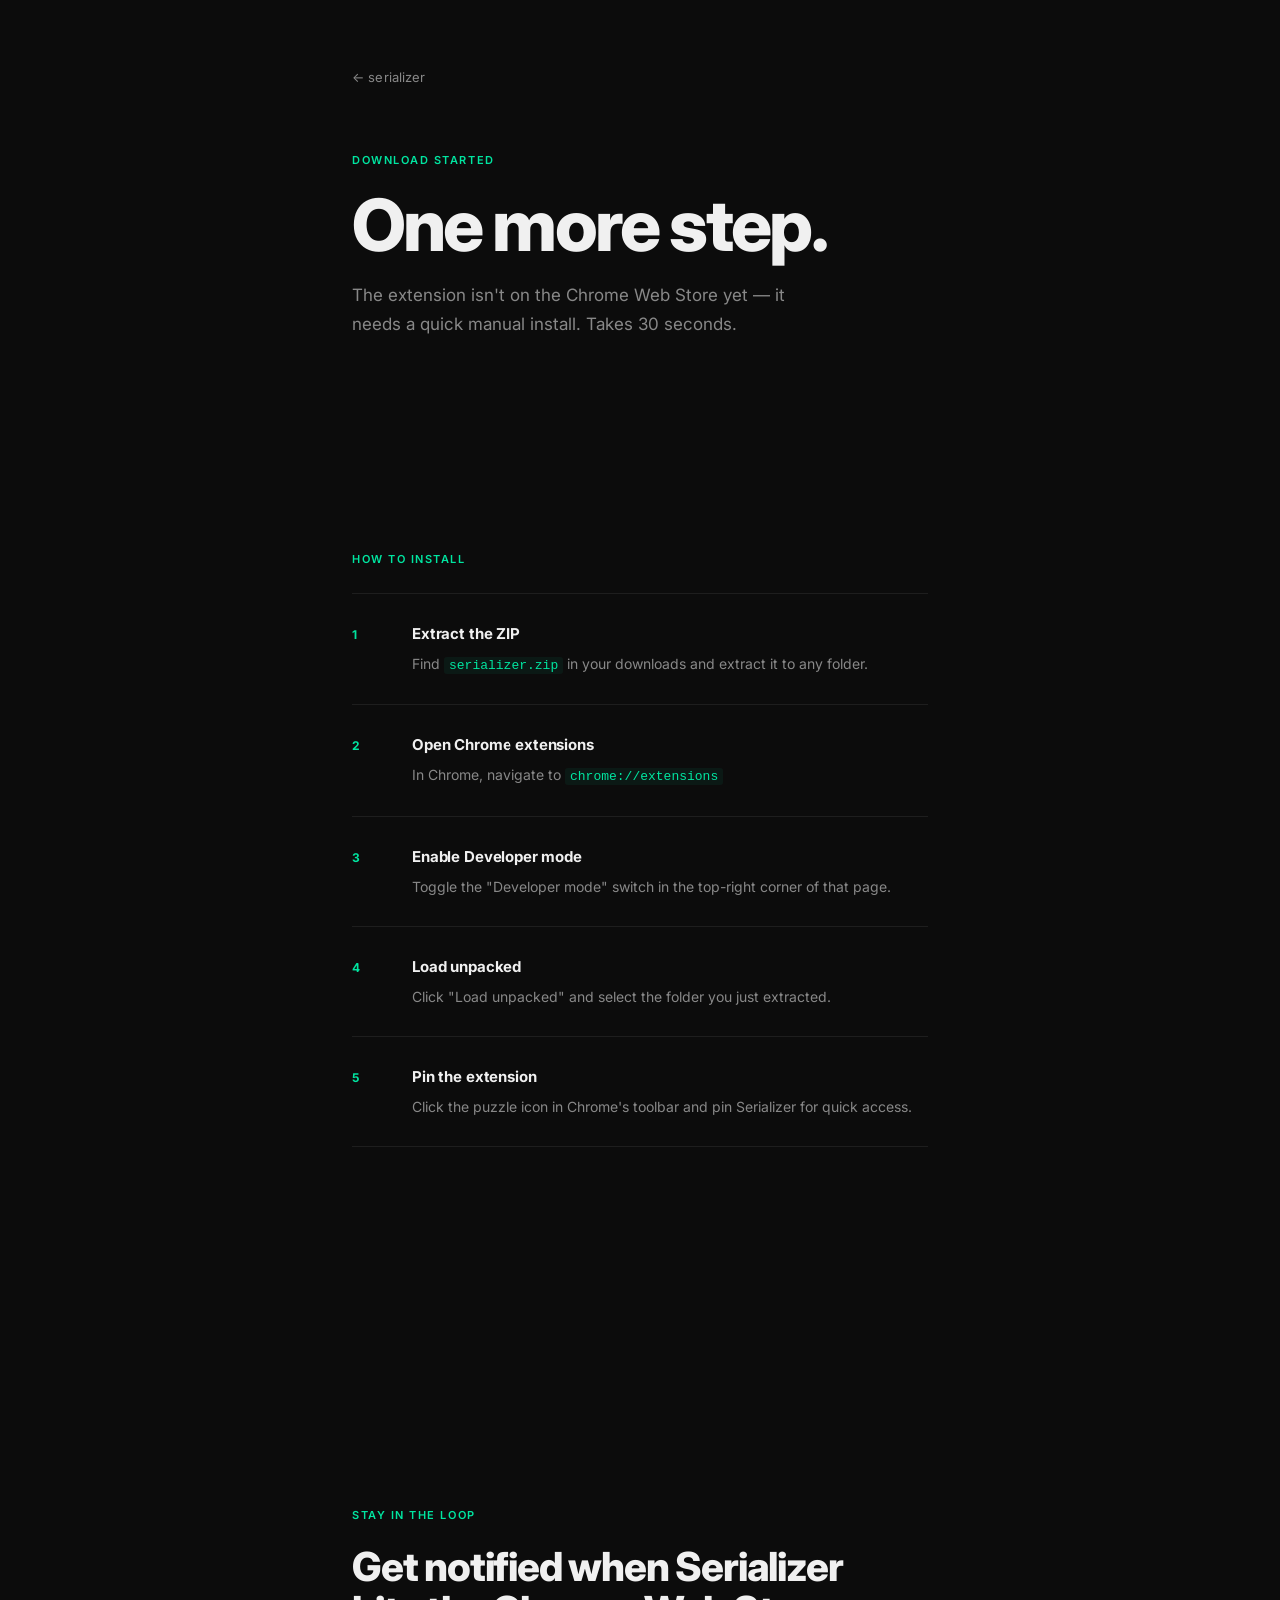
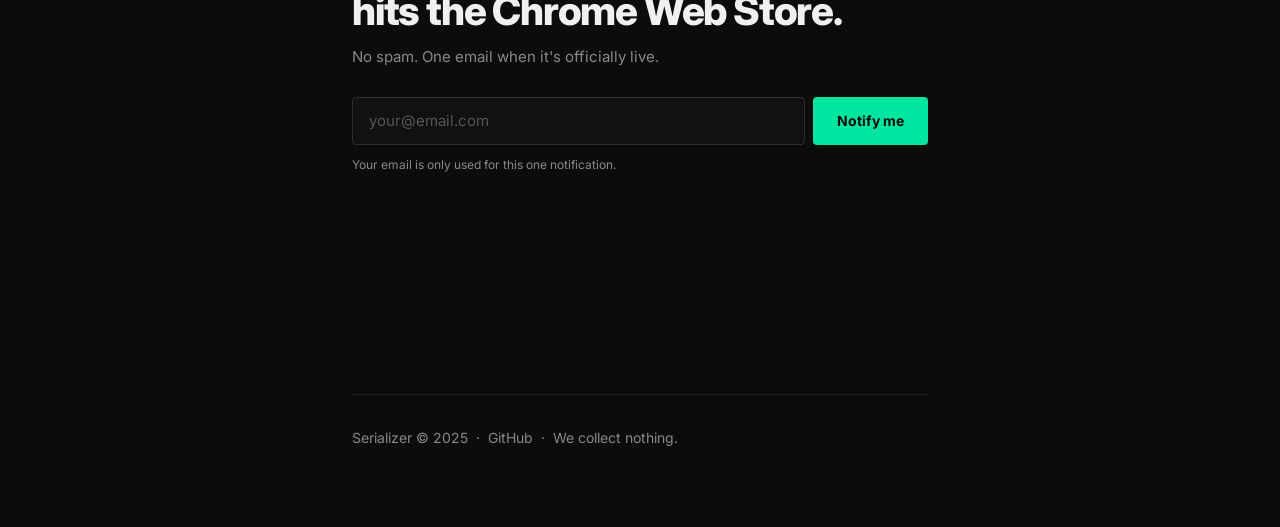
==== install.html @ 10f823e0 "Initial release — landing page + extension zip" ====
<!DOCTYPE html>
<html lang="en">
<head>
  <meta charset="UTF-8">
  <meta name="viewport" content="width=device-width, initial-scale=1.0">
  <title>Install Serializer</title>
  <link rel="preconnect" href="https://fonts.googleapis.com">
  <link rel="preconnect" href="https://fonts.gstatic.com" crossorigin>
  <link href="https://fonts.googleapis.com/css2?family=Inter:wght@400;500;600;700;800&display=swap" rel="stylesheet">
  <link rel="stylesheet" href="style.css">
  <link rel="stylesheet" href="install.css">
</head>
<body>

  <div class="inst-wrap">

    <!-- Back link -->
    <a href="index.html" class="inst-back">← serializer</a>

    <!-- Header -->
    <header class="inst-header">
      <p class="label">Download started</p>
      <h1 class="inst-title">One more step.</h1>
      <p class="inst-sub">The extension isn't on the Chrome Web Store yet — it needs a quick manual install. Takes 30 seconds.</p>
    </header>

    <!-- Install steps -->
    <section class="inst-steps">
      <p class="label">How to install</p>
      <ol class="inst-list">
        <li class="inst-step">
          <span class="inst-num">1</span>
          <div class="inst-step-body">
            <strong>Extract the ZIP</strong>
            <p>Find <code>serializer.zip</code> in your downloads and extract it to any folder.</p>
          </div>
        </li>
        <li class="inst-step">
          <span class="inst-num">2</span>
          <div class="inst-step-body">
            <strong>Open Chrome extensions</strong>
            <p>In Chrome, navigate to <code>chrome://extensions</code></p>
          </div>
        </li>
        <li class="inst-step">
          <span class="inst-num">3</span>
          <div class="inst-step-body">
            <strong>Enable Developer mode</strong>
            <p>Toggle the "Developer mode" switch in the top-right corner of that page.</p>
          </div>
        </li>
        <li class="inst-step">
          <span class="inst-num">4</span>
          <div class="inst-step-body">
            <strong>Load unpacked</strong>
            <p>Click "Load unpacked" and select the folder you just extracted.</p>
          </div>
        </li>
        <li class="inst-step">
          <span class="inst-num">5</span>
          <div class="inst-step-body">
            <strong>Pin the extension</strong>
            <p>Click the puzzle icon in Chrome's toolbar and pin Serializer for quick access.</p>
          </div>
        </li>
      </ol>
    </section>

    <!-- Email capture -->
    <!--
      EMAIL SETUP — Formspree (free, zero backend)
      1. Go to https://formspree.io and sign up (free)
      2. Create a new form — it gives you an ID like "xpwzgvnl"
      3. Replace YOUR_FORM_ID below with that ID
      4. Formspree emails you at your signup address every time someone submits
      No server, no database, no code to deploy.
    -->
    <section class="inst-email">
      <p class="label">Stay in the loop</p>
      <h2 class="inst-email-title">Get notified when Serializer<br>hits the Chrome Web Store.</h2>
      <p class="inst-email-sub">No spam. One email when it's officially live.</p>

      <form
        id="notify-form"
        action="https://formspree.io/f/YOUR_FORM_ID"
        method="POST"
        class="notify-form"
      >
        <!-- Hidden fields give you context in the notification email -->
        <input type="hidden" name="_subject" value="New Serializer install">
        <input type="hidden" name="source" value="install page">

        <div class="notify-row">
          <input
            type="email"
            name="email"
            placeholder="your@email.com"
            required
            autocomplete="email"
            class="notify-input"
          >
          <button type="submit" class="notify-btn">Notify me</button>
        </div>
        <p class="notify-privacy">Your email is only used for this one notification.</p>
      </form>

      <div class="notify-success" id="notify-success">
        You're on the list.
      </div>
    </section>

    <!-- Footer -->
    <footer class="inst-footer">
      <p>Serializer © 2025&nbsp;&nbsp;·&nbsp;&nbsp;<a href="#">GitHub</a>&nbsp;&nbsp;·&nbsp;&nbsp;We collect nothing.</p>
    </footer>

  </div>

  <script>
    const form = document.getElementById('notify-form');
    const success = document.getElementById('notify-success');

    form.addEventListener('submit', async (e) => {
      e.preventDefault();
      const btn = form.querySelector('.notify-btn');
      btn.textContent = 'Sending…';
      btn.disabled = true;

      try {
        const res = await fetch(form.action, {
          method: 'POST',
          body: new FormData(form),
          headers: { Accept: 'application/json' },
        });

        if (res.ok) {
          form.style.display = 'none';
          success.style.display = 'block';
        } else {
          btn.textContent = 'Try again';
          btn.disabled = false;
        }
      } catch {
        btn.textContent = 'Try again';
        btn.disabled = false;
      }
    });
  </script>

</body>
</html>
---- style.css ----
/* ─────────────────────────────────────────
   Reset & Variables
───────────────────────────────────────── */
*, *::before, *::after {
  box-sizing: border-box;
  margin: 0;
  padding: 0;
}

:root {
  --bg:          #0c0c0c;
  --bg-subtle:   #161616;
  --border:      #1e1e1e;
  --text:        #f0f0f0;
  --text-muted:  #888888;
  --accent:      #00e5a0;
  --accent-dark: #00b37d;
  --btn-text:    #0c0c0c;
}

html {
  scroll-behavior: smooth;
}

body {
  background-color: var(--bg);
  color: var(--text);
  font-family: 'Inter', system-ui, -apple-system, BlinkMacSystemFont, sans-serif;
  font-size: 16px;
  line-height: 1.6;
  -webkit-font-smoothing: antialiased;
  -moz-osx-font-smoothing: grayscale;
}

/* ─────────────────────────────────────────
   Layout
───────────────────────────────────────── */
.container {
  width: 100%;
  max-width: 1100px;
  margin: 0 auto;
  padding: 0 32px;
}

.container--narrow {
  max-width: 640px;
}

.container--center {
  text-align: center;
}

section {
  padding: 140px 0;
}

/* ─────────────────────────────────────────
   Typography
───────────────────────────────────────── */
h1, h2, h3, h4, h5 {
  font-weight: 800;
  letter-spacing: -0.03em;
  line-height: 1.05;
  color: var(--text);
}

/* ─────────────────────────────────────────
   Label / Tag
───────────────────────────────────────── */
.label {
  display: block;
  font-size: 11px;
  font-weight: 600;
  letter-spacing: 0.14em;
  text-transform: uppercase;
  color: var(--accent);
  margin-bottom: 28px;
}

/* ─────────────────────────────────────────
   Button
───────────────────────────────────────── */
.btn-primary {
  display: inline-block;
  background-color: var(--accent);
  color: var(--btn-text);
  font-family: inherit;
  font-size: 15px;
  font-weight: 700;
  letter-spacing: -0.01em;
  text-decoration: none;
  padding: 17px 40px;
  border-radius: 4px;
  margin-top: 40px;
  transition: background-color 0.2s ease, transform 0.15s ease;
}

.btn-primary:hover {
  background-color: var(--accent-dark);
  transform: translateY(-2px);
}

.btn-primary:active {
  transform: translateY(0);
}

.trust-line {
  display: block;
  font-size: 13px;
  color: var(--text-muted);
  margin-top: 18px;
}

/* ─────────────────────────────────────────
   HERO
───────────────────────────────────────── */
.hero {
  min-height: 100vh;
  display: flex;
  align-items: center;
  padding: 100px 0;
}

.hero-headline {
  font-size: clamp(52px, 8.5vw, 100px);
  font-weight: 800;
  letter-spacing: -0.04em;
  line-height: 0.98;
  color: var(--text);
  margin-bottom: 32px;
}

.hero-sub {
  font-size: 20px;
  color: var(--text-muted);
  line-height: 1.65;
  max-width: 440px;
}

/* Hero entry animations */
.hero-label,
.hero-animate {
  opacity: 0;
  transform: translateY(24px);
  animation: fadeUp 0.6s ease-out forwards;
}

.hero-label      { animation-delay: 0.05s; }
.hero-headline   { animation-delay: 0.18s; }
.hero-sub        { animation-delay: 0.32s; }
.hero .btn-primary { animation-delay: 0.44s; }
.hero .trust-line  { animation-delay: 0.54s; }

@keyframes fadeUp {
  to {
    opacity: 1;
    transform: translateY(0);
  }
}

/* ─────────────────────────────────────────
   THE PROBLEM
───────────────────────────────────────── */
.problem h2 {
  font-size: clamp(40px, 5.5vw, 64px);
  margin-bottom: 48px;
}

.problem-body {
  display: flex;
  flex-direction: column;
  gap: 24px;
}

.problem-body p {
  font-size: 18px;
  color: var(--text-muted);
  line-height: 1.9;
}

.divider {
  border: none;
  border-top: 1px solid var(--border);
  margin: 64px 0;
}

.problem-resolution {
  font-size: 22px;
  font-weight: 600;
  letter-spacing: -0.02em;
  color: var(--text);
}

/* ─────────────────────────────────────────
   HOW IT WORKS
───────────────────────────────────────── */
.steps {
  margin-top: 64px;
  border-top: 1px solid var(--border);
}

.step {
  display: grid;
  grid-template-columns: 80px 1fr;
  gap: 48px;
  align-items: flex-start;
  padding: 52px 0;
  border-bottom: 1px solid var(--border);
}

.step-num {
  font-size: 12px;
  font-weight: 700;
  color: var(--accent);
  letter-spacing: 0.1em;
  padding-top: 6px;
}

.step-content h3 {
  font-size: 32px;
  font-weight: 800;
  letter-spacing: -0.025em;
  margin-bottom: 14px;
}

.step-content p {
  font-size: 17px;
  color: var(--text-muted);
  line-height: 1.7;
  max-width: 560px;
}

/* ─────────────────────────────────────────
   PRODUCT DEMO
───────────────────────────────────────── */
.demo {
  padding-bottom: 80px;
}

.demo-caption {
  font-size: 18px;
  color: var(--text-muted);
  margin-top: -12px;
  margin-bottom: 48px;
}

/* Phase indicators */
.demo-phases {
  display: flex;
  align-items: center;
  gap: 0;
  margin-bottom: 36px;
}

.demo-phase-item {
  display: flex;
  align-items: center;
  gap: 8px;
  opacity: 0.3;
  transition: opacity 0.4s ease;
}

.demo-phase-item.is-active {
  opacity: 1;
}

.dpi-num {
  font-size: 11px;
  font-weight: 700;
  letter-spacing: 0.08em;
  color: var(--accent);
}

.dpi-label {
  font-size: 13px;
  font-weight: 600;
  color: var(--text);
  letter-spacing: 0.02em;
}

.demo-phase-sep {
  width: 40px;
  height: 1px;
  background-color: var(--border);
  margin: 0 16px;
}

/* The window */
.demo-window {
  border: 1px solid #242424;
  border-radius: 8px;
  overflow: hidden;
  background-color: #111111;
  max-width: 860px;
  margin-left: auto;
  margin-right: auto;
}

/* Browser bar */
.demo-bar {
  display: flex;
  align-items: center;
  gap: 12px;
  padding: 0 16px;
  height: 44px;
  background-color: #181818;
  border-bottom: 1px solid #222222;
}

.demo-traffic {
  display: flex;
  gap: 6px;
  flex-shrink: 0;
}

.demo-dot {
  width: 12px;
  height: 12px;
  border-radius: 50%;
}

.demo-dot-r { background-color: #ff5f57; }
.demo-dot-y { background-color: #febc2e; }
.demo-dot-g { background-color: #28c840; }

.demo-url-bar {
  flex: 1;
  font-size: 12px;
  color: var(--text-muted);
  background-color: #111111;
  border: 1px solid #242424;
  border-radius: 4px;
  padding: 5px 12px;
  letter-spacing: 0.01em;
  overflow: hidden;
  white-space: nowrap;
  text-overflow: ellipsis;
}

.demo-rec-badge {
  font-size: 10px;
  font-weight: 700;
  letter-spacing: 0.06em;
  color: #ff5f57;
  opacity: 0;
  transition: opacity 0.3s ease;
  flex-shrink: 0;
  white-space: nowrap;
}

.demo-rec-badge.is-visible {
  opacity: 1;
}

/* Body layout */
.demo-body {
  display: flex;
  min-height: 340px;
}

/* Form area */
.demo-form-area {
  flex: 1;
  padding: 32px 40px;
  border-right: 1px solid #1e1e1e;
}

.demo-form-heading {
  font-size: 13px;
  font-weight: 700;
  color: var(--text-muted);
  letter-spacing: 0.06em;
  text-transform: uppercase;
  margin-bottom: 24px;
}

.demo-fields {
  display: flex;
  flex-direction: column;
  gap: 14px;
}

.demo-field {
  display: grid;
  grid-template-columns: 120px 1fr;
  align-items: center;
  gap: 12px;
}

.demo-field-lbl {
  font-size: 12px;
  color: var(--text-muted);
  text-align: right;
  flex-shrink: 0;
}

.demo-field-val {
  height: 34px;
  border: 1px solid #242424;
  border-radius: 3px;
  background-color: #0d0d0d;
  padding: 0 10px;
  display: flex;
  align-items: center;
  font-size: 13px;
  color: var(--text);
  transition: border-color 0.2s ease, background-color 0.3s ease;
  min-width: 0;
  position: relative;
}

.demo-field-val--tall {
  height: 52px;
  align-items: flex-start;
  padding-top: 9px;
}

/* Cursor blink on active field */
.demo-field.is-active .demo-field-val::after {
  content: '';
  display: inline-block;
  width: 1.5px;
  height: 14px;
  background-color: var(--accent);
  margin-left: 1px;
  animation: cursor-blink 0.9s step-end infinite;
  vertical-align: middle;
  flex-shrink: 0;
}

@keyframes cursor-blink {
  0%, 100% { opacity: 1; }
  50% { opacity: 0; }
}

/* Field states */
.demo-field.is-active .demo-field-val {
  border-color: var(--accent);
  background-color: rgba(0, 229, 160, 0.04);
}

.demo-field.is-filled .demo-field-val {
  border-color: #2a2a2a;
}

.demo-field.is-highlighted .demo-field-val {
  border-color: rgba(255, 214, 0, 0.35);
  background-color: rgba(255, 214, 0, 0.07);
  transition: border-color 0.15s ease, background-color 0.15s ease;
}

/* Step number badge on filled fields (recording phase) */
.demo-field.is-filled .demo-field-lbl::before {
  content: attr(data-step);
  display: inline-block;
  font-size: 9px;
  font-weight: 700;
  color: var(--accent);
  margin-right: 4px;
  letter-spacing: 0.05em;
}

/* Serializer side panel */
.demo-panel {
  width: 210px;
  flex-shrink: 0;
  background-color: #141414;
  display: flex;
  flex-direction: column;
}

.demo-panel-top {
  display: flex;
  align-items: center;
  gap: 8px;
  padding: 14px 16px;
  border-bottom: 1px solid #1e1e1e;
}

.demo-panel-icon {
  width: 22px;
  height: 22px;
  border-radius: 4px;
  background-color: var(--accent);
  color: #0c0c0c;
  font-size: 11px;
  font-weight: 800;
  display: flex;
  align-items: center;
  justify-content: center;
  flex-shrink: 0;
}

.demo-panel-name {
  font-size: 13px;
  font-weight: 700;
  color: var(--text);
  letter-spacing: -0.01em;
}

.demo-panel-body {
  flex: 1;
  padding: 16px;
  overflow: hidden;
}

/* ── Panel: Recording state ── */
.dp-status {
  font-size: 11px;
  font-weight: 600;
  letter-spacing: 0.08em;
  text-transform: uppercase;
  margin-bottom: 14px;
  display: flex;
  align-items: center;
  gap: 6px;
}

.dp-status::before {
  content: '';
  width: 7px;
  height: 7px;
  border-radius: 50%;
  background-color: #ff5f57;
  display: inline-block;
  animation: rec-pulse 1.4s ease-in-out infinite;
  flex-shrink: 0;
}

@keyframes rec-pulse {
  0%, 100% { opacity: 1; transform: scale(1); }
  50% { opacity: 0.5; transform: scale(0.85); }
}

.dp-status span {
  color: var(--text-muted);
}

.dp-steps {
  display: flex;
  flex-direction: column;
  gap: 7px;
}

.dp-step {
  display: flex;
  align-items: center;
  gap: 8px;
  animation: step-in 0.25s ease-out both;
}

@keyframes step-in {
  from { opacity: 0; transform: translateX(-8px); }
  to   { opacity: 1; transform: translateX(0); }
}

.dp-step-num {
  font-size: 9px;
  font-weight: 700;
  color: var(--accent);
  letter-spacing: 0.06em;
  width: 18px;
  flex-shrink: 0;
}

.dp-step-label {
  font-size: 12px;
  color: var(--text-muted);
  white-space: nowrap;
  overflow: hidden;
  text-overflow: ellipsis;
}

/* ── Panel: Save state ── */
.dp-save-ui {
  display: flex;
  flex-direction: column;
  gap: 8px;
}

.dp-save-prompt {
  font-size: 11px;
  color: var(--text-muted);
  margin-bottom: 4px;
}

.dp-save-input {
  height: 32px;
  border: 1px solid var(--accent);
  border-radius: 3px;
  background-color: rgba(0, 229, 160, 0.04);
  padding: 0 8px;
  font-size: 12px;
  color: var(--text);
  display: flex;
  align-items: center;
  position: relative;
}

.dp-save-input::after {
  content: '';
  display: inline-block;
  width: 1.5px;
  height: 13px;
  background-color: var(--accent);
  margin-left: 1px;
  animation: cursor-blink 0.9s step-end infinite;
}

.dp-save-btn {
  margin-top: 4px;
  background-color: var(--accent);
  color: #0c0c0c;
  border: none;
  border-radius: 3px;
  font-family: inherit;
  font-size: 12px;
  font-weight: 700;
  padding: 9px 12px;
  cursor: pointer;
  transition: transform 0.1s ease, background-color 0.15s ease;
}

.dp-save-btn.is-clicked {
  transform: scale(0.96);
  background-color: var(--accent-dark);
}

/* ── Panel: Saved confirmation ── */
.dp-saved {
  display: flex;
  flex-direction: column;
  align-items: flex-start;
  gap: 4px;
  animation: step-in 0.3s ease-out both;
}

.dp-saved-check {
  font-size: 18px;
  color: var(--accent);
  line-height: 1;
  margin-bottom: 4px;
}

.dp-saved-name {
  font-size: 14px;
  font-weight: 700;
  color: var(--text);
  letter-spacing: -0.01em;
}

.dp-saved-count {
  font-size: 11px;
  color: var(--text-muted);
}

/* ── Panel: Replay state ── */
.dp-replay-card {
  display: flex;
  flex-direction: column;
  gap: 4px;
  animation: step-in 0.3s ease-out both;
}

.dp-template-name {
  font-size: 14px;
  font-weight: 700;
  color: var(--text);
  letter-spacing: -0.01em;
}

.dp-template-meta {
  font-size: 11px;
  color: var(--text-muted);
  margin-bottom: 12px;
}

.dp-replay-btn {
  background-color: var(--accent);
  color: #0c0c0c;
  border: none;
  border-radius: 3px;
  font-family: inherit;
  font-size: 12px;
  font-weight: 700;
  padding: 10px 12px;
  cursor: pointer;
  width: 100%;
  text-align: center;
  transition: transform 0.1s ease, background-color 0.15s ease;
}

.dp-replay-btn.is-clicked {
  transform: scale(0.96);
  background-color: var(--accent-dark);
}

/* ── Panel: Done state ── */
.dp-done {
  display: flex;
  flex-direction: column;
  gap: 6px;
  animation: step-in 0.3s ease-out both;
}

.dp-done-label {
  font-size: 11px;
  font-weight: 700;
  letter-spacing: 0.08em;
  text-transform: uppercase;
  color: var(--accent);
}

.dp-done-text {
  font-size: 13px;
  color: var(--text);
  font-weight: 600;
}

.dp-done-hint {
  font-size: 12px;
  color: var(--text-muted);
  line-height: 1.5;
}

/* Demo responsive */
@media (max-width: 768px) {
  .demo-field {
    grid-template-columns: 100px 1fr;
  }

  .demo-panel {
    width: 180px;
  }

  .demo-form-area {
    padding: 24px 20px;
  }
}

@media (max-width: 600px) {
  .demo-panel {
    display: none;
  }

  .demo-form-area {
    border-right: none;
  }

  .demo-field {
    grid-template-columns: 90px 1fr;
    gap: 8px;
  }

  .demo-phases {
    gap: 0;
  }

  .demo-phase-sep {
    width: 20px;
    margin: 0 8px;
  }
}

/* ─────────────────────────────────────────
   KEY FEATURES
───────────────────────────────────────── */
.features-grid {
  display: grid;
  grid-template-columns: repeat(2, 1fr);
  gap: 1px;
  background-color: var(--border);
  border: 1px solid var(--border);
  margin-top: 64px;
}

.feature {
  background-color: var(--bg);
  padding: 52px 48px;
  transition: background-color 0.2s ease;
}

.feature:hover {
  background-color: #0f0f0f;
}

.feature h4 {
  font-size: 11px;
  font-weight: 600;
  letter-spacing: 0.12em;
  text-transform: uppercase;
  color: var(--text);
  margin-bottom: 16px;
}

.feature p {
  font-size: 17px;
  color: var(--text-muted);
  line-height: 1.65;
  font-weight: 400;
}

/* ─────────────────────────────────────────
   THE NUMBER
───────────────────────────────────────── */
.number-section {
  padding: 160px 0;
}

.big-number {
  font-size: clamp(120px, 22vw, 240px);
  font-weight: 800;
  color: var(--accent);
  line-height: 1;
  letter-spacing: -0.05em;
}

.number-label {
  font-size: clamp(24px, 3vw, 36px);
  font-weight: 700;
  color: var(--text);
  letter-spacing: -0.02em;
  line-height: 1.3;
  margin-top: 20px;
}

.number-note {
  font-size: 13px;
  color: var(--text-muted);
  margin-top: 24px;
  max-width: 340px;
  margin-left: auto;
  margin-right: auto;
  line-height: 1.6;
}

/* ─────────────────────────────────────────
   BUILT FOR TRUST
───────────────────────────────────────── */
.trust {
  background-color: var(--bg-subtle);
}

.trust h2 {
  font-size: clamp(40px, 5.5vw, 64px);
  margin-bottom: 44px;
}

.trust-body {
  display: flex;
  flex-direction: column;
  gap: 20px;
}

.trust-body p {
  font-size: 18px;
  color: var(--text-muted);
  line-height: 1.85;
}

.csp-block {
  margin-top: 52px;
  padding: 28px 32px;
  border: 1px solid var(--border);
  border-radius: 4px;
  background-color: var(--bg);
}

.csp-block code {
  display: block;
  font-family: 'SF Mono', 'Fira Code', 'Cascadia Code', 'Courier New', monospace;
  font-size: 13px;
  color: var(--accent);
  letter-spacing: 0.02em;
  margin-bottom: 10px;
}

.csp-block p {
  font-size: 14px;
  color: var(--text-muted);
  line-height: 1.6;
}

/* ─────────────────────────────────────────
   WHO IT'S FOR
───────────────────────────────────────── */
.audience-list {
  margin-top: 64px;
  border-top: 1px solid var(--border);
}

.audience-item {
  display: grid;
  grid-template-columns: 220px 1fr;
  gap: 40px;
  align-items: baseline;
  padding: 32px 0;
  border-bottom: 1px solid var(--border);
}

.audience-item strong {
  font-size: 15px;
  font-weight: 700;
  color: var(--text);
  letter-spacing: -0.01em;
}

.audience-item span {
  font-size: 17px;
  color: var(--text-muted);
  line-height: 1.6;
}

/* ─────────────────────────────────────────
   FINAL CTA
───────────────────────────────────────── */
.cta-final h2 {
  font-size: clamp(48px, 7vw, 88px);
}

/* ─────────────────────────────────────────
   FOOTER
───────────────────────────────────────── */
.footer {
  border-top: 1px solid var(--border);
  padding: 44px 0;
}

.footer p {
  font-size: 14px;
  color: var(--text-muted);
}

.footer a {
  color: var(--text-muted);
  text-decoration: none;
  transition: color 0.2s ease;
}

.footer a:hover {
  color: var(--text);
}

/* ─────────────────────────────────────────
   Scroll Reveal Animations
───────────────────────────────────────── */
.reveal {
  opacity: 0;
  transform: translateY(24px);
  transition: opacity 0.5s ease-out, transform 0.5s ease-out;
}

.reveal.visible {
  opacity: 1;
  transform: translateY(0);
}

/* ─────────────────────────────────────────
   Responsive — Tablet (768px)
───────────────────────────────────────── */
@media (max-width: 768px) {
  section {
    padding: 96px 0;
  }

  .container {
    padding: 0 20px;
  }

  .hero {
    padding: 80px 0;
  }

  .hero-headline {
    font-size: 52px;
  }

  .hero-sub {
    font-size: 17px;
  }

  .btn-primary {
    display: block;
    text-align: center;
    padding: 18px 24px;
  }

  .problem h2 {
    font-size: 44px;
  }

  .steps {
    margin-top: 48px;
  }

  .step {
    grid-template-columns: 48px 1fr;
    gap: 24px;
    padding: 40px 0;
  }

  .step-content h3 {
    font-size: 26px;
  }

  .features-grid {
    grid-template-columns: 1fr;
    margin-top: 48px;
  }

  .feature {
    padding: 40px 28px;
  }

  .number-section {
    padding: 120px 0;
  }

  .audience-item {
    grid-template-columns: 160px 1fr;
    gap: 20px;
  }

  .cta-final h2 {
    font-size: 52px;
  }
}

/* ─────────────────────────────────────────
   Responsive — Mobile (480px)
───────────────────────────────────────── */
@media (max-width: 480px) {
  section {
    padding: 72px 0;
  }

  .hero {
    padding: 64px 0;
  }

  .hero-headline {
    font-size: 44px;
    letter-spacing: -0.035em;
  }

  .step {
    grid-template-columns: 1fr;
    gap: 12px;
  }

  .step-num {
    padding-top: 0;
  }

  .audience-item {
    grid-template-columns: 1fr;
    gap: 6px;
    padding: 24px 0;
  }

  .csp-block {
    padding: 20px 20px;
  }

  .csp-block code {
    font-size: 11px;
    word-break: break-all;
  }

  .number-section {
    padding: 96px 0;
  }
}
---- install.css ----
/* ─── Install page layout ─── */
.inst-wrap {
  max-width: 640px;
  margin: 0 auto;
  padding: 64px 32px 80px;
}

.inst-back {
  display: inline-block;
  font-size: 13px;
  color: var(--text-muted);
  text-decoration: none;
  letter-spacing: 0.01em;
  margin-bottom: 64px;
  transition: color 0.2s ease;
}

.inst-back:hover {
  color: var(--text);
}

/* Header */
.inst-header {
  margin-bottom: 72px;
}

.inst-header .label {
  margin-bottom: 20px;
}

.inst-title {
  font-size: clamp(48px, 8vw, 72px);
  font-weight: 800;
  letter-spacing: -0.04em;
  line-height: 1.0;
  margin-bottom: 20px;
}

.inst-sub {
  font-size: 17px;
  color: var(--text-muted);
  line-height: 1.7;
  max-width: 480px;
}

/* Steps */
.inst-steps {
  margin-bottom: 80px;
}

.inst-steps .label {
  margin-bottom: 24px;
}

.inst-list {
  list-style: none;
  border-top: 1px solid var(--border);
}

.inst-step {
  display: grid;
  grid-template-columns: 40px 1fr;
  gap: 20px;
  align-items: flex-start;
  padding: 28px 0;
  border-bottom: 1px solid var(--border);
}

.inst-num {
  font-size: 12px;
  font-weight: 700;
  color: var(--accent);
  letter-spacing: 0.06em;
  padding-top: 3px;
}

.inst-step-body strong {
  display: block;
  font-size: 15px;
  font-weight: 700;
  color: var(--text);
  margin-bottom: 6px;
  letter-spacing: -0.01em;
}

.inst-step-body p {
  font-size: 14px;
  color: var(--text-muted);
  line-height: 1.65;
}

.inst-step-body code {
  font-family: 'SF Mono', 'Fira Code', 'Cascadia Code', monospace;
  font-size: 13px;
  color: var(--accent);
  background: rgba(0, 229, 160, 0.06);
  padding: 1px 5px;
  border-radius: 3px;
}

/* Email section */
.inst-email {
  margin-bottom: 80px;
}

.inst-email .label {
  margin-bottom: 20px;
}

.inst-email-title {
  font-size: clamp(28px, 5vw, 40px);
  font-weight: 800;
  letter-spacing: -0.03em;
  line-height: 1.1;
  margin-bottom: 12px;
}

.inst-email-sub {
  font-size: 15px;
  color: var(--text-muted);
  margin-bottom: 28px;
}

/* Form */
.notify-form {
  display: flex;
  flex-direction: column;
  gap: 0;
}

.notify-row {
  display: flex;
  gap: 8px;
}

.notify-input {
  flex: 1;
  height: 48px;
  background-color: #111111;
  border: 1px solid #2e2e2e;
  border-radius: 4px;
  color: var(--text);
  font-family: inherit;
  font-size: 15px;
  padding: 0 16px;
  outline: none;
  transition: border-color 0.2s ease;
  min-width: 0;
}

.notify-input::placeholder {
  color: #555555;
}

.notify-input:focus {
  border-color: var(--accent);
}

.notify-btn {
  height: 48px;
  padding: 0 24px;
  background-color: var(--accent);
  color: var(--btn-text);
  font-family: inherit;
  font-size: 14px;
  font-weight: 700;
  border: none;
  border-radius: 4px;
  cursor: pointer;
  white-space: nowrap;
  transition: background-color 0.2s ease;
  flex-shrink: 0;
}

.notify-btn:hover {
  background-color: var(--accent-dark);
}

.notify-btn:disabled {
  opacity: 0.6;
  cursor: not-allowed;
}

.notify-privacy {
  font-size: 12px;
  color: var(--text-muted);
  margin-top: 10px;
}

/* Success state */
.notify-success {
  display: none;
  font-size: 18px;
  font-weight: 600;
  color: var(--accent);
  padding: 16px 0;
  letter-spacing: -0.01em;
}

/* Footer */
.inst-footer {
  border-top: 1px solid var(--border);
  padding-top: 32px;
  font-size: 14px;
  color: var(--text-muted);
}

.inst-footer a {
  color: var(--text-muted);
  text-decoration: none;
  transition: color 0.2s ease;
}

.inst-footer a:hover {
  color: var(--text);
}

/* Mobile */
@media (max-width: 480px) {
  .inst-wrap {
    padding: 48px 20px 64px;
  }

  .notify-row {
    flex-direction: column;
  }

  .notify-btn {
    width: 100%;
  }
}
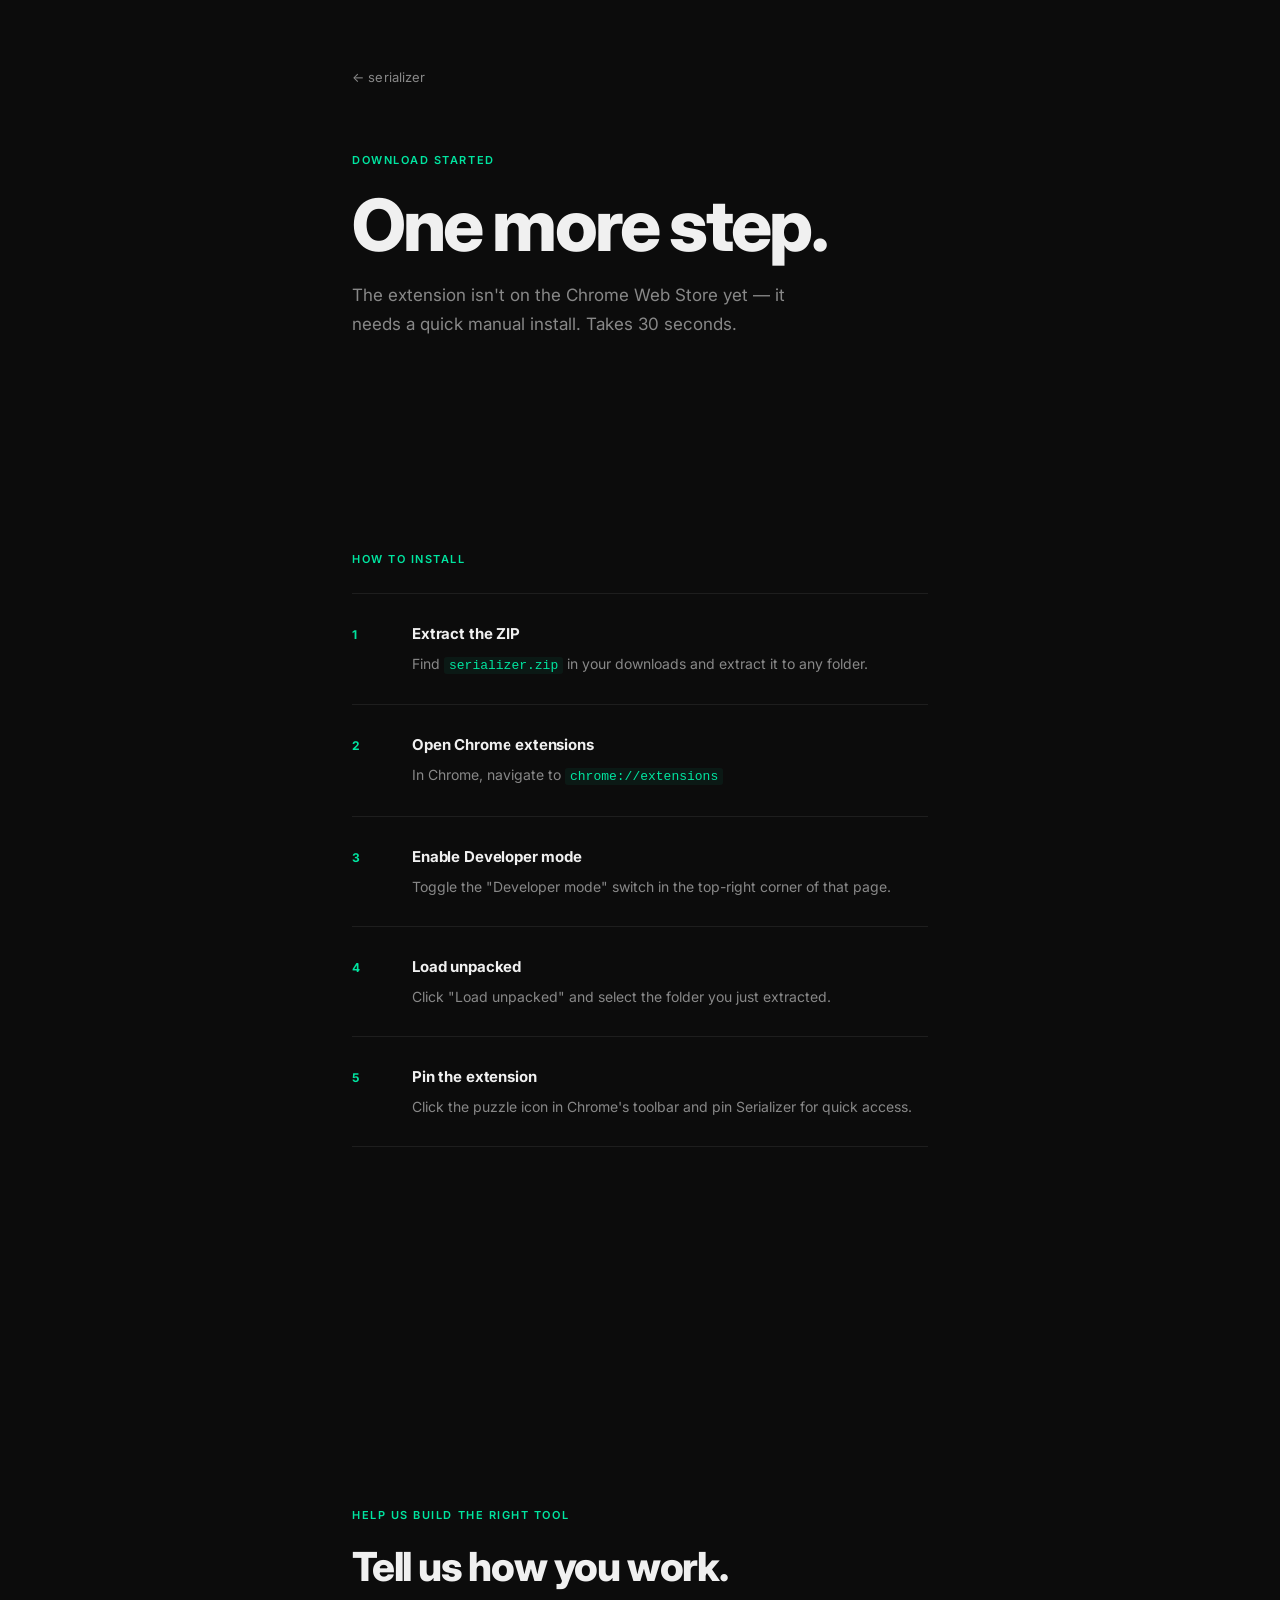
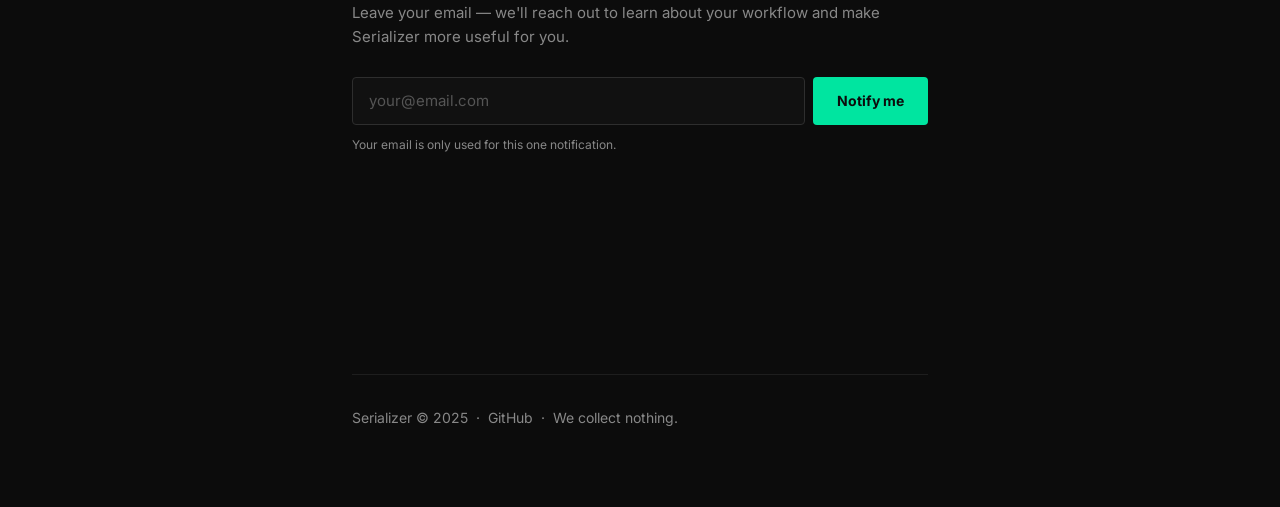
==== commit a025a015: "Update email CTA copy: ask for feedback, not just notification" ====
--- a/install.html
+++ b/install.html
@@ -66,29 +66,12 @@
       </ol>
     </section>
 
-    <!-- Email capture -->
-    <!--
-      EMAIL SETUP — Formspree (free, zero backend)
-      1. Go to https://formspree.io and sign up (free)
-      2. Create a new form — it gives you an ID like "xpwzgvnl"
-      3. Replace YOUR_FORM_ID below with that ID
-      4. Formspree emails you at your signup address every time someone submits
-      No server, no database, no code to deploy.
-    -->
     <section class="inst-email">
-      <p class="label">Stay in the loop</p>
-      <h2 class="inst-email-title">Get notified when Serializer<br>hits the Chrome Web Store.</h2>
-      <p class="inst-email-sub">No spam. One email when it's officially live.</p>
+      <p class="label">Help us build the right tool</p>
+      <h2 class="inst-email-title">Tell us how you work.</h2>
+      <p class="inst-email-sub">Leave your email — we'll reach out to learn about your workflow and make Serializer more useful for you.</p>
 
-      <form
-        id="notify-form"
-        action="https://formspree.io/f/YOUR_FORM_ID"
-        method="POST"
-        class="notify-form"
-      >
-        <!-- Hidden fields give you context in the notification email -->
-        <input type="hidden" name="_subject" value="New Serializer install">
-        <input type="hidden" name="source" value="install page">
+      <form id="notify-form" class="notify-form">
 
         <div class="notify-row">
           <input
@@ -119,30 +102,38 @@
   <script>
     const form = document.getElementById('notify-form');
     const success = document.getElementById('notify-success');
+    const submitBtn = form.querySelector('button[type="submit"]');
 
     form.addEventListener('submit', async (e) => {
       e.preventDefault();
-      const btn = form.querySelector('.notify-btn');
-      btn.textContent = 'Sending…';
-      btn.disabled = true;
+
+      const formData = new FormData(form);
+      formData.append('access_key', '00bbd8e5-75df-40db-a327-4a36c827c050');
+
+      const originalText = submitBtn.textContent;
+      submitBtn.textContent = 'Sending…';
+      submitBtn.disabled = true;
 
       try {
-        const res = await fetch(form.action, {
+        const response = await fetch('https://api.web3forms.com/submit', {
           method: 'POST',
-          body: new FormData(form),
-          headers: { Accept: 'application/json' },
+          body: formData,
         });
 
-        if (res.ok) {
+        const data = await response.json();
+
+        if (response.ok) {
           form.style.display = 'none';
           success.style.display = 'block';
         } else {
-          btn.textContent = 'Try again';
-          btn.disabled = false;
+          alert('Error: ' + data.message);
+          submitBtn.textContent = originalText;
+          submitBtn.disabled = false;
         }
       } catch {
-        btn.textContent = 'Try again';
-        btn.disabled = false;
+        alert('Something went wrong. Please try again.');
+        submitBtn.textContent = originalText;
+        submitBtn.disabled = false;
       }
     });
   </script>
--- a/style.css
+++ b/style.css
@@ -739,12 +739,35 @@
 }
 
 @media (max-width: 600px) {
-  .demo-panel {
-    display: none;
+  .demo-body {
+    flex-direction: column;
   }
 
   .demo-form-area {
     border-right: none;
+    border-bottom: 1px solid #1e1e1e;
+    padding: 24px 20px;
+  }
+
+  .demo-panel {
+    width: 100%;
+    min-height: 72px;
+    border-left: none;
+    border-top: none;
+  }
+
+  .demo-panel-top {
+    padding: 10px 16px;
+  }
+
+  .demo-panel-body {
+    padding: 4px 16px 16px;
+  }
+
+  .dp-steps {
+    flex-direction: row;
+    flex-wrap: wrap;
+    gap: 4px 16px;
   }
 
   .demo-field {
